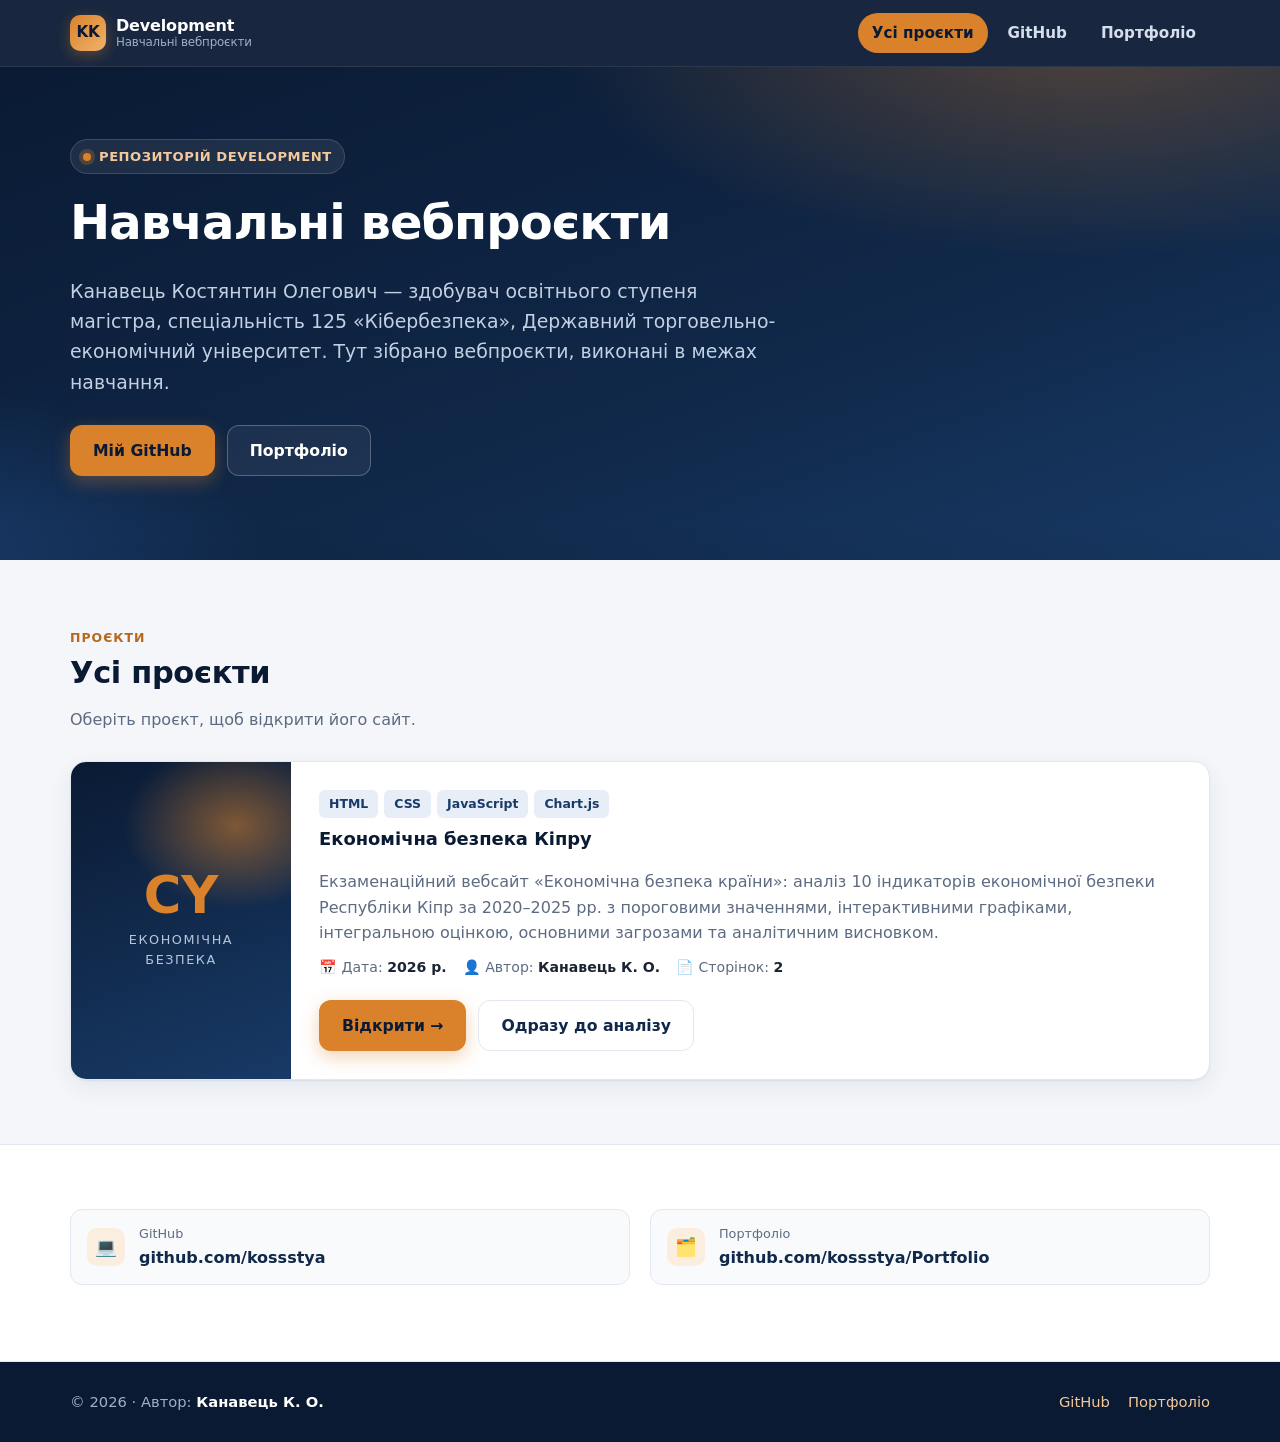
==== index.html @ 760b2cb4 "Add files via upload" ====
<!DOCTYPE html>
<html lang="uk">
<head>
  <meta charset="UTF-8">
  <meta name="viewport" content="width=device-width, initial-scale=1.0">
  <meta name="description" content="Development — навчальні вебпроєкти Канавця Костянтина Олеговича.">
  <meta name="referrer" content="strict-origin-when-cross-origin">
  <meta name="author" content="Канавець Костянтин Олегович">
  <title>Development — проєкти Костянтина Канавця</title>
  <link rel="stylesheet" href="cyprus-economic-security/css/style.css">
</head>
<body>

  <header class="site-header">
    <div class="container nav">
      <a class="brand" href="index.html" aria-label="Development — усі проєкти">
        <span class="brand-logo">KK</span>
        <span>Development<small>Навчальні вебпроєкти</small></span>
      </a>
      <button class="nav-toggle" type="button" aria-label="Відкрити меню" aria-expanded="false" aria-controls="nav-links"><span></span></button>
      <ul class="nav-links" id="nav-links">
        <li><a href="index.html" class="active" aria-current="page">Усі проєкти</a></li>
        <li><a href="https://github.com/kossstya" target="_blank" rel="noopener noreferrer">GitHub</a></li>
        <li><a href="https://github.com/kossstya/Portfolio" target="_blank" rel="noopener noreferrer">Портфоліо</a></li>
      </ul>
    </div>
  </header>

  <main>
    <section class="hero">
      <div class="container">
        <span class="eyebrow">Репозиторій Development</span>
        <h1>Навчальні вебпроєкти</h1>
        <p class="lead">Канавець Костянтин Олегович — здобувач освітнього ступеня магістра,
          спеціальність 125 «Кібербезпека», Державний торговельно-економічний університет.
          Тут зібрано вебпроєкти, виконані в межах навчання.</p>
        <div class="btn-row">
          <a class="btn btn-primary" href="https://github.com/kossstya" target="_blank" rel="noopener noreferrer">Мій GitHub</a>
          <a class="btn btn-ghost" href="https://github.com/kossstya/Portfolio" target="_blank" rel="noopener noreferrer">Портфоліо</a>
        </div>
      </div>
    </section>

    <section class="section">
      <div class="container">
        <div class="section-head reveal">
          <span class="section-kicker">Проєкти</span>
          <h2>Усі проєкти</h2>
          <p>Оберіть проєкт, щоб відкрити його сайт.</p>
        </div>

        <article class="card project-card reveal">
          <div class="project-cover">
            <div>
              <div class="big">CY</div>
              <div class="sub">Економічна безпека</div>
            </div>
          </div>
          <div class="project-body">
            <div class="tags">
              <span class="tag">HTML</span>
              <span class="tag">CSS</span>
              <span class="tag">JavaScript</span>
              <span class="tag">Chart.js</span>
            </div>
            <h3 class="mt-0">Економічна безпека Кіпру</h3>
            <p>Екзаменаційний вебсайт «Економічна безпека країни»: аналіз 10 індикаторів економічної
              безпеки Республіки Кіпр за 2020–2025 рр. з пороговими значеннями, інтерактивними
              графіками, інтегральною оцінкою, основними загрозами та аналітичним висновком.</p>
            <div class="project-meta">
              <span>📅 Дата: <b><time datetime="2026">2026 р.</time></b></span>
              <span>👤 Автор: <b>Канавець К. О.</b></span>
              <span>📄 Сторінок: <b>2</b></span>
            </div>
            <div class="btn-row" style="margin-top:12px">
              <a class="btn btn-primary" href="cyprus-economic-security/index.html">Відкрити →</a>
              <a class="btn btn-outline" href="cyprus-economic-security/analysis.html">Одразу до аналізу</a>
            </div>
          </div>
        </article>
      </div>
    </section>

    <section class="section section-alt">
      <div class="container grid grid-2">
        <a class="contact-link reveal" href="https://github.com/kossstya" target="_blank" rel="noopener noreferrer">
          <span class="icon-badge">💻</span>
          <span><small>GitHub</small><strong>github.com/kossstya</strong></span>
        </a>
        <a class="contact-link reveal" href="https://github.com/kossstya/Portfolio" target="_blank" rel="noopener noreferrer">
          <span class="icon-badge">🗂️</span>
          <span><small>Портфоліо</small><strong>github.com/kossstya/Portfolio</strong></span>
        </a>
      </div>
    </section>
  </main>

  <footer class="site-footer">
    <div class="container footer-inner">
      <div>© 2026 · Автор: <strong>Канавець К. О.</strong></div>
      <nav class="footer-links" aria-label="Посилання в підвалі">
        <a href="https://github.com/kossstya" target="_blank" rel="noopener noreferrer">GitHub</a>
        <a href="https://github.com/kossstya/Portfolio" target="_blank" rel="noopener noreferrer">Портфоліо</a>
      </nav>
    </div>
  </footer>

  <button class="to-top" type="button" aria-label="Повернутися вгору">↑</button>

  <script src="cyprus-economic-security/js/main.js"></script>
</body>
</html>
---- cyprus-economic-security/css/style.css ----
/* =========================================================
   Економічна безпека Кіпру — єдиний стиль сайту
   Автор: Канавець Костянтин Олегович, 2026
   ========================================================= */

:root {
  --navy-900: #0a1a33;
  --navy-800: #102849;
  --navy-700: #183a66;
  --accent: #d9822b;          /* мідний — символ Кіпру */
  --accent-dark: #b8681a;
  --accent-soft: #fbeedf;

  --bg: #f4f6fa;
  --surface: #ffffff;
  --surface-2: #f9fafc;
  --border: #e3e8f0;
  --text: #1b2433;
  --muted: #5d6b82;

  --safe: #16955a;
  --safe-bg: #e3f5ec;
  --danger: #d23f3f;
  --danger-bg: #fbe6e6;
  --warn: #c98a0c;
  --warn-bg: #fdf3dc;
  --na-bg: #eef1f5;

  --radius: 16px;
  --radius-sm: 10px;
  --shadow: 0 1px 2px rgba(16, 40, 73, .06), 0 8px 24px rgba(16, 40, 73, .07);
  --shadow-lg: 0 12px 40px rgba(16, 40, 73, .14);
  --max: 1180px;
  --font: "Inter", "Segoe UI", system-ui, -apple-system, Roboto, Arial, sans-serif;
}

*,
*::before,
*::after { box-sizing: border-box; }

html { scroll-behavior: smooth; }

body {
  margin: 0;
  font-family: var(--font);
  font-size: 16px;
  line-height: 1.6;
  color: var(--text);
  background: var(--bg);
  -webkit-font-smoothing: antialiased;
  display: flex;
  flex-direction: column;
  min-height: 100vh;
}

main { flex: 1; }

img { max-width: 100%; display: block; }

a { color: var(--navy-700); text-decoration: none; }
a:hover { color: var(--accent-dark); }

h1, h2, h3, h4 { line-height: 1.25; margin: 0 0 .5em; color: var(--navy-900); }
h1 { font-size: clamp(1.9rem, 4.5vw, 3rem); font-weight: 800; letter-spacing: -.02em; }
h2 { font-size: clamp(1.4rem, 3vw, 1.9rem); font-weight: 750; letter-spacing: -.01em; }
h3 { font-size: 1.12rem; font-weight: 700; }
p { margin: 0 0 1em; }

.container {
  width: 100%;
  max-width: var(--max);
  margin: 0 auto;
  padding: 0 20px;
}

/* ---------- Header / navigation ---------- */
.site-header {
  position: sticky;
  top: 0;
  z-index: 50;
  background: rgba(10, 26, 51, .94);
  backdrop-filter: saturate(160%) blur(10px);
  -webkit-backdrop-filter: saturate(160%) blur(10px);
  border-bottom: 1px solid rgba(255, 255, 255, .08);
}

.nav {
  display: flex;
  align-items: center;
  justify-content: space-between;
  gap: 16px;
  min-height: 66px;
}

.brand {
  display: flex;
  align-items: center;
  gap: 10px;
  color: #fff;
  font-weight: 750;
  letter-spacing: -.01em;
  white-space: nowrap;
}
.brand:hover { color: #fff; }
.brand-logo {
  width: 36px;
  height: 36px;
  border-radius: 10px;
  background: linear-gradient(135deg, var(--accent), #f0b26b);
  display: grid;
  place-items: center;
  color: var(--navy-900);
  font-weight: 900;
  font-size: .95rem;
  box-shadow: 0 4px 14px rgba(217, 130, 43, .35);
}
.brand small { display: block; font-weight: 500; font-size: .74rem; color: #9fb0c9; line-height: 1.1; }
.brand span { line-height: 1.15; }

.nav-links {
  display: flex;
  align-items: center;
  gap: 6px;
  list-style: none;
  margin: 0;
  padding: 0;
}
.nav-links a {
  display: block;
  padding: 8px 14px;
  border-radius: 999px;
  color: #d5deeb;
  font-weight: 550;
  font-size: .95rem;
  transition: background .2s, color .2s;
}
.nav-links a:hover { background: rgba(255, 255, 255, .08); color: #fff; }
.nav-links a.active { background: var(--accent); color: var(--navy-900); }
.nav-links a.nav-back {
  border: 1px solid rgba(255, 255, 255, .22);
  color: #fff;
}
.nav-links a.nav-back:hover { border-color: var(--accent); background: rgba(217, 130, 43, .15); }

.nav-toggle {
  display: none;
  width: 44px;
  height: 44px;
  border: 1px solid rgba(255, 255, 255, .2);
  background: transparent;
  border-radius: 10px;
  cursor: pointer;
  padding: 0;
  position: relative;
}
.nav-toggle span,
.nav-toggle span::before,
.nav-toggle span::after {
  position: absolute;
  left: 50%;
  width: 20px;
  height: 2px;
  background: #fff;
  border-radius: 2px;
  transform: translateX(-50%);
  transition: transform .25s, background .25s;
  content: "";
}
.nav-toggle span { top: 50%; margin-top: -1px; }
.nav-toggle span::before { top: -6px; }
.nav-toggle span::after { top: 6px; }
.nav-open .nav-toggle span { background: transparent; }
.nav-open .nav-toggle span::before { transform: translateX(-50%) translateY(6px) rotate(45deg); }
.nav-open .nav-toggle span::after { transform: translateX(-50%) translateY(-6px) rotate(-45deg); }

/* ---------- Hero ---------- */
.hero {
  position: relative;
  overflow: hidden;
  color: #e8eef7;
  background:
    radial-gradient(900px 400px at 85% -10%, rgba(217, 130, 43, .35), transparent 60%),
    radial-gradient(700px 380px at -10% 110%, rgba(54, 120, 210, .35), transparent 60%),
    linear-gradient(160deg, var(--navy-900), var(--navy-800) 60%, var(--navy-700));
  padding: 72px 0 84px;
}
.hero h1 { color: #fff; }
.hero p.lead { font-size: clamp(1rem, 2vw, 1.18rem); color: #c3d0e3; max-width: 720px; }
.hero::after {
  content: "";
  position: absolute;
  inset: auto 0 0 0;
  height: 40px;
  background: linear-gradient(to bottom, transparent, rgba(0, 0, 0, .06));
  pointer-events: none;
}
.eyebrow {
  display: inline-flex;
  align-items: center;
  gap: 8px;
  padding: 6px 12px;
  border-radius: 999px;
  background: rgba(255, 255, 255, .08);
  border: 1px solid rgba(255, 255, 255, .14);
  color: #f3c99c;
  font-size: .82rem;
  font-weight: 600;
  letter-spacing: .04em;
  text-transform: uppercase;
  margin-bottom: 18px;
}
.eyebrow::before {
  content: "";
  width: 8px;
  height: 8px;
  border-radius: 50%;
  background: var(--accent);
  box-shadow: 0 0 0 4px rgba(217, 130, 43, .25);
}

.hero-grid {
  display: grid;
  grid-template-columns: auto 1fr;
  gap: 40px;
  align-items: center;
}
.avatar {
  width: 180px;
  height: 180px;
  border-radius: 32px;
  background: linear-gradient(135deg, var(--accent), #f3be7f);
  display: grid;
  place-items: center;
  font-size: 4rem;
  font-weight: 900;
  color: var(--navy-900);
  box-shadow: var(--shadow-lg), 0 0 0 8px rgba(255, 255, 255, .06);
  letter-spacing: -.03em;
}
.hero-meta {
  display: flex;
  flex-wrap: wrap;
  gap: 10px;
  margin-top: 22px;
}
.hero-meta span {
  padding: 6px 12px;
  border-radius: 8px;
  background: rgba(255, 255, 255, .07);
  border: 1px solid rgba(255, 255, 255, .1);
  font-size: .9rem;
  color: #dbe4f1;
}

/* ---------- Buttons ---------- */
.btn {
  display: inline-flex;
  align-items: center;
  justify-content: center;
  gap: 8px;
  padding: 12px 22px;
  border-radius: 12px;
  font-weight: 650;
  font-size: .98rem;
  border: 1px solid transparent;
  cursor: pointer;
  transition: transform .15s, box-shadow .2s, background .2s, color .2s;
  font-family: inherit;
}
.btn:hover { transform: translateY(-1px); }
.btn-primary { background: var(--accent); color: var(--navy-900); box-shadow: 0 6px 18px rgba(217, 130, 43, .35); }
.btn-primary:hover { background: #e8913a; color: var(--navy-900); }
.btn-ghost { background: rgba(255, 255, 255, .06); color: #fff; border-color: rgba(255, 255, 255, .25); }
.btn-ghost:hover { color: #fff; border-color: var(--accent); }
.btn-outline { background: var(--surface); color: var(--navy-800); border-color: var(--border); }
.btn-outline:hover { border-color: var(--accent); color: var(--accent-dark); }
.btn-row { display: flex; flex-wrap: wrap; gap: 12px; margin-top: 28px; }

/* ---------- Sections ---------- */
.section { padding: 64px 0; }
.section-alt { background: var(--surface); border-top: 1px solid var(--border); border-bottom: 1px solid var(--border); }
.section-head { margin-bottom: 28px; max-width: 820px; }
.section-head p { color: var(--muted); }
.section-kicker {
  display: inline-block;
  font-size: .78rem;
  font-weight: 700;
  letter-spacing: .08em;
  text-transform: uppercase;
  color: var(--accent-dark);
  margin-bottom: 6px;
}

.card {
  background: var(--surface);
  border: 1px solid var(--border);
  border-radius: var(--radius);
  box-shadow: var(--shadow);
  padding: 26px;
}
.section-alt .card { background: var(--surface-2); }

.grid { display: grid; gap: 20px; }
.grid > *, .kpi-grid > *, .threat-grid > * { min-width: 0; }
.chart-box canvas { max-width: 100%; }
.grid-2 { grid-template-columns: repeat(2, minmax(0, 1fr)); }
.grid-3 { grid-template-columns: repeat(3, minmax(0, 1fr)); }

/* ---------- Author page ---------- */
.info-card h3 { display: flex; align-items: center; gap: 10px; }
.icon-badge {
  width: 38px;
  height: 38px;
  border-radius: 10px;
  background: var(--accent-soft);
  color: var(--accent-dark);
  display: inline-grid;
  place-items: center;
  font-size: 1.1rem;
  flex-shrink: 0;
}
.info-list { list-style: none; margin: 0; padding: 0; }
.info-list li {
  display: grid;
  grid-template-columns: 150px 1fr;
  gap: 12px;
  padding: 10px 0;
  border-bottom: 1px dashed var(--border);
}
.info-list li:last-child { border-bottom: 0; }
.info-list .k { color: var(--muted); font-size: .92rem; }
.info-list .v { font-weight: 600; }

.chips { display: flex; flex-wrap: wrap; gap: 10px; }
.chip {
  padding: 8px 14px;
  border-radius: 999px;
  background: var(--surface-2);
  border: 1px solid var(--border);
  font-weight: 550;
  font-size: .93rem;
}
.chip-accent { background: var(--accent-soft); border-color: #f2d3b0; color: #7a4510; }

.contact-link {
  display: flex;
  align-items: center;
  gap: 14px;
  padding: 14px 16px;
  border-radius: 12px;
  border: 1px solid var(--border);
  background: var(--surface-2);
  margin-bottom: 12px;
  transition: border-color .2s, transform .15s;
  word-break: break-all;
}
.contact-link:hover { border-color: var(--accent); transform: translateX(2px); }
.contact-link small { display: block; color: var(--muted); font-size: .8rem; word-break: normal; }
.contact-link strong { color: var(--navy-800); font-weight: 650; }

.cta-band {
  background: linear-gradient(135deg, var(--navy-800), var(--navy-700));
  color: #dfe7f3;
  border-radius: 20px;
  padding: 36px;
  display: grid;
  grid-template-columns: 1fr auto;
  gap: 24px;
  align-items: center;
  box-shadow: var(--shadow-lg);
}
.cta-band h2 { color: #fff; }
.cta-band p { margin: 0; color: #c3d0e3; }

/* ---------- KPI cards ---------- */
.kpi-grid {
  display: grid;
  grid-template-columns: repeat(auto-fill, minmax(210px, 1fr));
  gap: 16px;
}
.kpi {
  position: relative;
  background: var(--surface);
  border: 1px solid var(--border);
  border-radius: 14px;
  padding: 18px 18px 16px;
  box-shadow: var(--shadow);
  overflow: hidden;
}
.kpi::before {
  content: "";
  position: absolute;
  left: 0; top: 0; bottom: 0;
  width: 4px;
  background: var(--muted);
}
.kpi.safe::before { background: var(--safe); }
.kpi.danger::before { background: var(--danger); }
.kpi-title { font-size: .86rem; color: var(--muted); font-weight: 550; min-height: 2.6em; line-height: 1.3; }
.kpi-value { font-size: 1.85rem; font-weight: 800; color: var(--navy-900); letter-spacing: -.02em; margin: 6px 0 4px; }
.kpi-value small { font-size: .95rem; font-weight: 600; color: var(--muted); margin-left: 2px; }
.kpi-foot { display: flex; justify-content: space-between; align-items: center; gap: 8px; font-size: .82rem; color: var(--muted); flex-wrap: wrap; }

.badge {
  display: inline-flex;
  align-items: center;
  gap: 6px;
  padding: 3px 10px;
  border-radius: 999px;
  font-size: .78rem;
  font-weight: 700;
  white-space: nowrap;
}
.badge::before { content: ""; width: 7px; height: 7px; border-radius: 50%; background: currentColor; }
.badge-safe { background: var(--safe-bg); color: var(--safe); }
.badge-danger { background: var(--danger-bg); color: var(--danger); }
.badge-warn { background: var(--warn-bg); color: var(--warn); }
.badge-high { background: var(--danger-bg); color: var(--danger); }
.badge-mid { background: var(--warn-bg); color: #a26c00; }
.badge-low { background: #e6eefb; color: #2d5ea8; }

.summary-strip {
  display: grid;
  grid-template-columns: repeat(3, minmax(0, 1fr));
  gap: 16px;
  margin-bottom: 24px;
}
.summary-item {
  border-radius: 14px;
  padding: 16px 18px;
  background: var(--surface);
  border: 1px solid var(--border);
  box-shadow: var(--shadow);
}
.summary-item .num { font-size: 1.8rem; font-weight: 800; letter-spacing: -.02em; }
.summary-item .lbl { color: var(--muted); font-size: .9rem; }
.summary-item.safe .num { color: var(--safe); }
.summary-item.danger .num { color: var(--danger); }
.summary-item.neutral .num { color: var(--navy-700); }

/* ---------- Table ---------- */
.table-wrap {
  overflow-x: auto;
  -webkit-overflow-scrolling: touch;
  border-radius: var(--radius);
  border: 1px solid var(--border);
  background: var(--surface);
  box-shadow: var(--shadow);
}
.data-table {
  width: 100%;
  border-collapse: separate;
  border-spacing: 0;
  min-width: 860px;
  font-size: .94rem;
}
.data-table th,
.data-table td {
  padding: 12px 14px;
  text-align: center;
  border-bottom: 1px solid var(--border);
  white-space: nowrap;
}
.data-table thead th {
  background: var(--navy-800);
  color: #fff;
  font-weight: 650;
  font-size: .88rem;
  position: sticky;
  top: 0;
}
.data-table th.ind,
.data-table td.ind {
  text-align: left;
  white-space: normal;
  min-width: 250px;
  position: sticky;
  left: 0;
  background: var(--surface);
  z-index: 1;
  font-weight: 600;
  box-shadow: 1px 0 0 var(--border);
}
.data-table thead th.ind { background: var(--navy-800); z-index: 2; }
.data-table tbody tr:last-child td { border-bottom: 0; }
.data-table td.cell-safe { background: var(--safe-bg); color: #0d6b3f; font-weight: 650; }
.data-table td.cell-danger { background: var(--danger-bg); color: #a32424; font-weight: 650; }
.data-table td.cell-na { background: var(--na-bg); color: var(--muted); font-style: italic; }
.data-table td.thr { font-weight: 700; color: var(--navy-700); background: var(--accent-soft); }
.data-table thead th.thr { background: var(--accent-dark); }
.data-table tbody tr:hover td:not(.ind) { filter: brightness(.97); }
.data-table tfoot td { background: var(--surface-2); font-weight: 700; border-top: 2px solid var(--border); }
.data-table tfoot td.ind { background: var(--surface-2); }

.legend { display: flex; flex-wrap: wrap; gap: 18px; margin-top: 14px; color: var(--muted); font-size: .88rem; }
.legend i { display: inline-block; width: 14px; height: 14px; border-radius: 4px; vertical-align: -2px; margin-right: 6px; }
.legend .l-safe { background: var(--safe-bg); border: 1px solid var(--safe); }
.legend .l-danger { background: var(--danger-bg); border: 1px solid var(--danger); }
.legend .l-na { background: var(--na-bg); border: 1px solid #b8c1cf; }
.legend .l-thr { background: var(--accent-soft); border: 1px solid var(--accent); }

/* ---------- Charts ---------- */
.chart-card { padding: 22px; }
.chart-head { display: flex; justify-content: space-between; align-items: flex-start; gap: 16px; flex-wrap: wrap; margin-bottom: 14px; }
.chart-head p { color: var(--muted); margin: 0; font-size: .92rem; }
.chart-box { position: relative; height: 380px; width: 100%; }
.chart-box.sm { height: 330px; }
.chart-fallback { display: grid; place-items: center; height: 100%; color: var(--muted); text-align: center; padding: 20px; }

.chart-switch { display: flex; flex-wrap: wrap; gap: 8px; margin-bottom: 16px; }
.chart-switch button {
  font-family: inherit;
  font-size: .86rem;
  font-weight: 600;
  padding: 8px 13px;
  border-radius: 999px;
  border: 1px solid var(--border);
  background: var(--surface-2);
  color: var(--navy-800);
  cursor: pointer;
  transition: all .2s;
}
.chart-switch button:hover { border-color: var(--accent); }
.chart-switch button.active { background: var(--navy-800); border-color: var(--navy-800); color: #fff; }
.chart-select { display: none; width: 100%; padding: 11px 12px; border-radius: 10px; border: 1px solid var(--border); font: inherit; margin-bottom: 14px; background: var(--surface); color: var(--text); }

.chart-note {
  margin-top: 14px;
  padding: 12px 14px;
  border-radius: 10px;
  background: var(--surface-2);
  border: 1px solid var(--border);
  font-size: .9rem;
  color: var(--muted);
}
.chart-note strong { color: var(--text); }

/* ---------- Trends ---------- */
.trend-col h3 { display: flex; align-items: center; gap: 10px; }
.trend-col.safe h3 { color: var(--safe); }
.trend-col.danger h3 { color: var(--danger); }
.trend-list { list-style: none; padding: 0; margin: 0; display: grid; gap: 12px; }
.trend-item {
  border: 1px solid var(--border);
  border-radius: 12px;
  padding: 14px 16px;
  background: var(--surface);
}
.trend-col.safe .trend-item { border-left: 4px solid var(--safe); }
.trend-col.danger .trend-item { border-left: 4px solid var(--danger); }
.trend-item .t-head { display: flex; justify-content: space-between; gap: 10px; align-items: baseline; flex-wrap: wrap; }
.trend-item .t-name { font-weight: 700; }
.trend-item .t-delta { font-weight: 800; font-size: .95rem; white-space: nowrap; }
.trend-item .t-body { color: var(--muted); font-size: .9rem; margin-top: 4px; }

/* ---------- Threats ---------- */
.threat-grid { display: grid; grid-template-columns: repeat(3, minmax(0, 1fr)); gap: 20px; }
.threat {
  display: flex;
  flex-direction: column;
  gap: 10px;
  position: relative;
  transition: transform .2s, box-shadow .2s;
}
.threat:hover { transform: translateY(-3px); box-shadow: var(--shadow-lg); }
.threat-top { display: flex; justify-content: space-between; align-items: center; gap: 10px; }
.threat-num {
  width: 40px; height: 40px; border-radius: 12px;
  background: var(--navy-800); color: #fff;
  display: grid; place-items: center; font-weight: 800;
}
.threat p { color: var(--muted); font-size: .93rem; margin: 0; }
.threat .meter { height: 6px; border-radius: 999px; background: var(--border); overflow: hidden; margin-top: auto; }
.threat .meter span { display: block; height: 100%; border-radius: inherit; }
.threat .ind-tag { font-size: .8rem; color: var(--navy-700); font-weight: 600; }

/* ---------- Conclusion & sources ---------- */
.conclusion { border-left: 5px solid var(--accent); }
.conclusion p:last-child { margin-bottom: 0; }
.conclusion ul { padding-left: 1.2em; margin: 0 0 1em; }
.conclusion li { margin-bottom: .4em; }
.sources { counter-reset: src; list-style: none; padding: 0; margin: 0; display: grid; gap: 10px; }
.sources li {
  counter-increment: src;
  display: grid;
  grid-template-columns: 34px 1fr;
  gap: 10px;
  align-items: start;
  padding: 12px 14px;
  border-radius: 12px;
  border: 1px solid var(--border);
  background: var(--surface);
  font-size: .94rem;
}
.sources li::before {
  content: counter(src);
  width: 28px; height: 28px; border-radius: 8px;
  display: grid; place-items: center;
  background: var(--accent-soft); color: var(--accent-dark); font-weight: 800; font-size: .85rem;
}
.sources a { word-break: break-word; }

/* ---------- Page TOC (analysis) ---------- */
.toc { display: flex; flex-wrap: wrap; gap: 8px; margin-top: 26px; }
.toc a {
  padding: 7px 13px;
  border-radius: 999px;
  font-size: .86rem;
  color: #dbe4f1;
  background: rgba(255, 255, 255, .07);
  border: 1px solid rgba(255, 255, 255, .12);
}
.toc a:hover { color: #fff; border-color: var(--accent); }

/* ---------- Repository hub page ---------- */
.project-card {
  display: grid;
  grid-template-columns: 220px 1fr;
  gap: 0;
  padding: 0;
  overflow: hidden;
}
.project-cover {
  background:
    radial-gradient(160px 120px at 75% 20%, rgba(217, 130, 43, .55), transparent 70%),
    linear-gradient(160deg, var(--navy-900), var(--navy-700));
  display: grid;
  place-items: center;
  color: #fff;
  min-height: 220px;
  padding: 20px;
  text-align: center;
}
.project-cover .big { font-size: 3.2rem; font-weight: 900; color: var(--accent); line-height: 1; }
.project-cover .sub { font-size: .8rem; letter-spacing: .12em; text-transform: uppercase; color: #b7c5da; margin-top: 8px; }
.project-body { padding: 28px; display: flex; flex-direction: column; gap: 10px; }
.project-body p { color: var(--muted); margin: 0; }
.project-meta { display: flex; flex-wrap: wrap; gap: 8px 16px; font-size: .88rem; color: var(--muted); }
.project-meta b { color: var(--text); font-weight: 650; }
.tags { display: flex; flex-wrap: wrap; gap: 6px; }
.tag { font-size: .78rem; font-weight: 650; padding: 4px 10px; border-radius: 6px; background: #e8eef8; color: var(--navy-700); }

/* ---------- Footer ---------- */
.site-footer {
  background: var(--navy-900);
  color: #9fb0c9;
  padding: 28px 0;
  font-size: .92rem;
  margin-top: 0;
}
.footer-inner { display: flex; justify-content: space-between; align-items: center; gap: 16px; flex-wrap: wrap; }
.site-footer strong { color: #fff; font-weight: 650; }
.site-footer a { color: #f3c99c; }
.site-footer a:hover { color: #fff; }
.footer-links { display: flex; gap: 18px; flex-wrap: wrap; }

/* ---------- Utilities ---------- */
.mt-0 { margin-top: 0; }
.mt-24 { margin-top: 24px; }
.text-muted { color: var(--muted); }
.safe-text { color: var(--safe); }
.danger-text { color: var(--danger); }
.js .reveal { opacity: 0; transform: translateY(14px); transition: opacity .6s ease, transform .6s ease; }
.js .reveal.visible { opacity: 1; transform: none; }
.to-top {
  position: fixed;
  right: 18px;
  bottom: 18px;
  width: 46px;
  height: 46px;
  border-radius: 14px;
  border: 0;
  background: var(--accent);
  color: var(--navy-900);
  font-size: 1.3rem;
  font-weight: 800;
  cursor: pointer;
  box-shadow: var(--shadow-lg);
  opacity: 0;
  pointer-events: none;
  transition: opacity .25s, transform .25s;
  transform: translateY(10px);
  z-index: 40;
}
.to-top.show { opacity: 1; pointer-events: auto; transform: none; }

@media (prefers-reduced-motion: reduce) {
  html { scroll-behavior: auto; }
  .reveal { opacity: 1; transform: none; transition: none; }
}

/* ---------- Responsive: tablet ---------- */
@media (max-width: 1024px) {
  .threat-grid { grid-template-columns: repeat(2, minmax(0, 1fr)); }
  .grid-3 { grid-template-columns: repeat(2, minmax(0, 1fr)); }
}

@media (max-width: 860px) {
  .nav-toggle { display: inline-block; }
  .nav-links {
    position: absolute;
    top: 66px;
    left: 0;
    right: 0;
    flex-direction: column;
    align-items: stretch;
    gap: 4px;
    padding: 12px 20px 18px;
    background: var(--navy-900);
    border-bottom: 1px solid rgba(255, 255, 255, .1);
    box-shadow: 0 16px 30px rgba(0, 0, 0, .25);
    display: none;
  }
  .nav-open .nav-links { display: flex; }
  .nav-links a { padding: 12px 16px; border-radius: 10px; }

  .hero { padding: 52px 0 60px; }
  .hero-grid { grid-template-columns: 1fr; gap: 26px; }
  .avatar { width: 128px; height: 128px; font-size: 2.9rem; border-radius: 26px; }
  .grid-2 { grid-template-columns: 1fr; }
  .cta-band { grid-template-columns: 1fr; padding: 28px; }
  .chart-box { height: 340px; }
  .project-card { grid-template-columns: 1fr; }
  .project-cover { min-height: 150px; }
}

/* ---------- Responsive: phone ---------- */
@media (max-width: 600px) {
  .container { padding: 0 16px; }
  .section { padding: 44px 0; }
  .card { padding: 20px; }
  .grid-3, .threat-grid { grid-template-columns: 1fr; }
  .summary-strip { grid-template-columns: 1fr; }
  .kpi-grid { grid-template-columns: repeat(2, minmax(0, 1fr)); gap: 12px; }
  .kpi { padding: 14px 12px 12px 16px; }
  .kpi-value { font-size: 1.45rem; }
  .info-list li { grid-template-columns: 1fr; gap: 2px; }
  .chart-switch { display: none; }
  .chart-select { display: block; }
  .chart-box, .chart-box.sm { height: 300px; }
  .chart-card { padding: 16px; }
  .brand small { display: none; }
  .btn { width: 100%; }
  .data-table { font-size: .86rem; min-width: 640px; }
  .data-table th, .data-table td { padding: 10px 8px; }
  .data-table th.ind, .data-table td.ind { min-width: 140px; max-width: 160px; font-size: .82rem; }
  .footer-inner { flex-direction: column; align-items: flex-start; }
}

@media (max-width: 380px) {
  .kpi-grid { grid-template-columns: 1fr; }
}

@media print {
  .site-header, .to-top, .chart-switch, .chart-select { display: none !important; }
  .hero { background: none; color: var(--text); padding: 20px 0; }
  .hero h1, .hero p.lead { color: var(--text); }
  .reveal { opacity: 1; transform: none; }
}
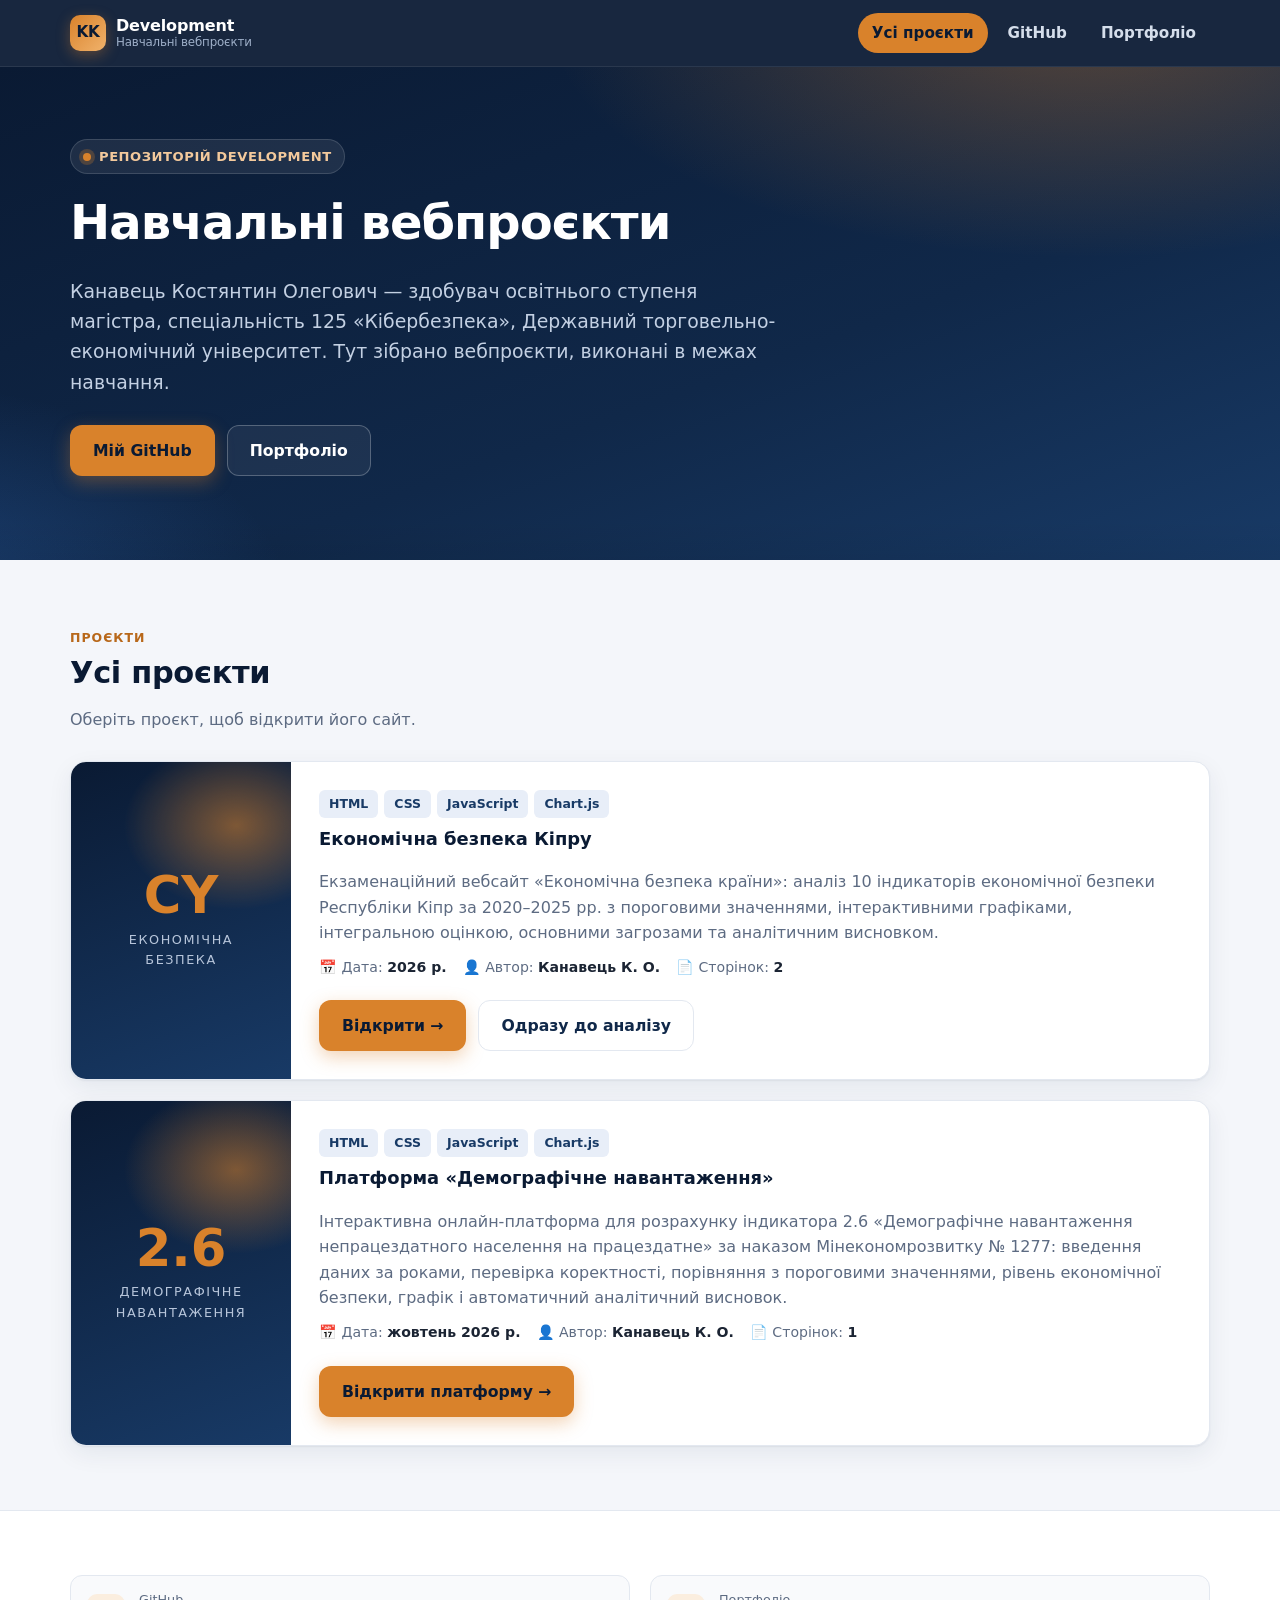
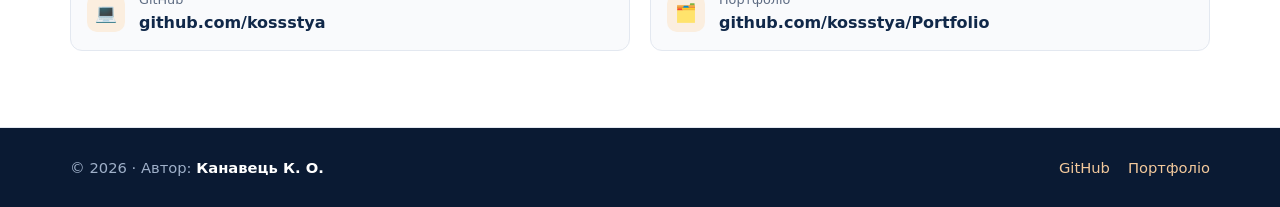
==== commit 16bfb2da: "Add files via upload" ====
--- a/index.html
+++ b/index.html
@@ -78,6 +78,36 @@
             </div>
           </div>
         </article>
+
+        <article class="card project-card reveal" style="margin-top:20px">
+          <div class="project-cover">
+            <div>
+              <div class="big">2.6</div>
+              <div class="sub">Демографічне навантаження</div>
+            </div>
+          </div>
+          <div class="project-body">
+            <div class="tags">
+              <span class="tag">HTML</span>
+              <span class="tag">CSS</span>
+              <span class="tag">JavaScript</span>
+              <span class="tag">Chart.js</span>
+            </div>
+            <h3 class="mt-0">Платформа «Демографічне навантаження»</h3>
+            <p>Інтерактивна онлайн-платформа для розрахунку індикатора 2.6 «Демографічне навантаження
+              непрацездатного населення на працездатне» за наказом Мінекономрозвитку № 1277: введення
+              даних за роками, перевірка коректності, порівняння з пороговими значеннями, рівень
+              економічної безпеки, графік і автоматичний аналітичний висновок.</p>
+            <div class="project-meta">
+              <span>📅 Дата: <b><time datetime="2026-10">жовтень 2026 р.</time></b></span>
+              <span>👤 Автор: <b>Канавець К. О.</b></span>
+              <span>📄 Сторінок: <b>1</b></span>
+            </div>
+            <div class="btn-row" style="margin-top:12px">
+              <a class="btn btn-primary" href="demographic-load/index.html">Відкрити платформу →</a>
+            </div>
+          </div>
+        </article>
       </div>
     </section>
 
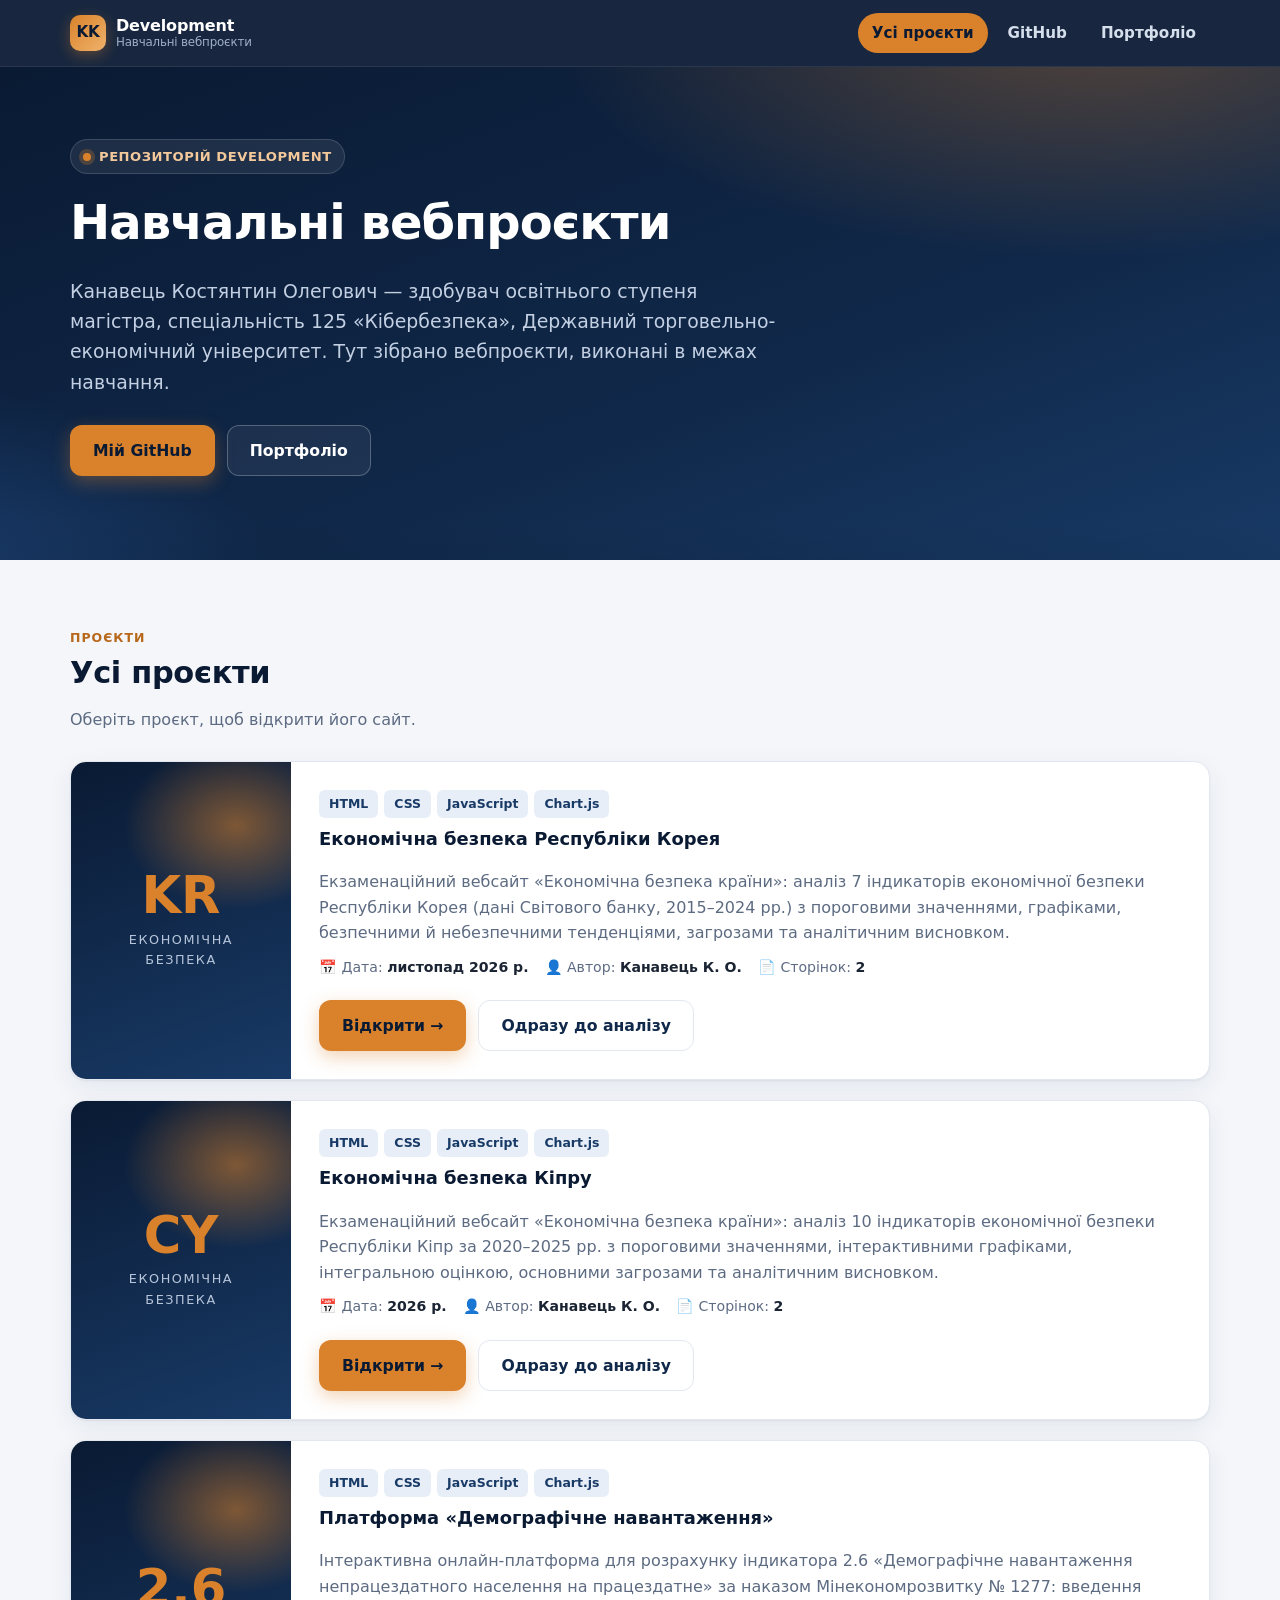
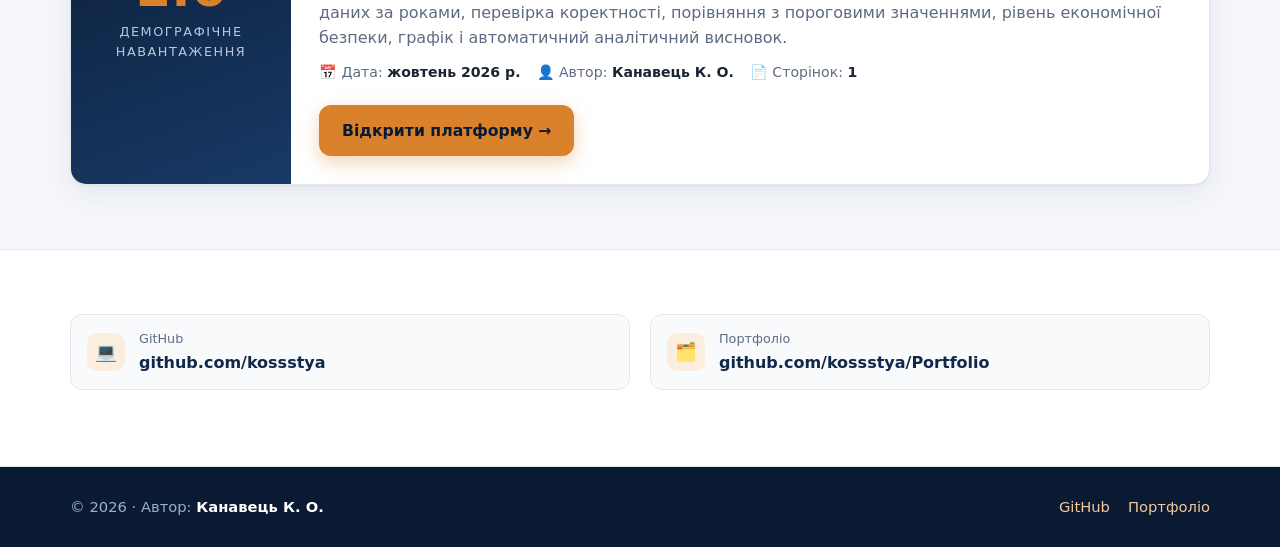
==== commit 85039c5e: "Add files via upload" ====
--- a/index.html
+++ b/index.html
@@ -50,6 +50,36 @@
         </div>
 
         <article class="card project-card reveal">
+          <div class="project-cover">
+            <div>
+              <div class="big">KR</div>
+              <div class="sub">Економічна безпека</div>
+            </div>
+          </div>
+          <div class="project-body">
+            <div class="tags">
+              <span class="tag">HTML</span>
+              <span class="tag">CSS</span>
+              <span class="tag">JavaScript</span>
+              <span class="tag">Chart.js</span>
+            </div>
+            <h3 class="mt-0">Економічна безпека Республіки Корея</h3>
+            <p>Екзаменаційний вебсайт «Економічна безпека країни»: аналіз 7 індикаторів економічної
+              безпеки Республіки Корея (дані Світового банку, 2015–2024 рр.) з пороговими значеннями,
+              графіками, безпечними й небезпечними тенденціями, загрозами та аналітичним висновком.</p>
+            <div class="project-meta">
+              <span>📅 Дата: <b><time datetime="2026-11">листопад 2026 р.</time></b></span>
+              <span>👤 Автор: <b>Канавець К. О.</b></span>
+              <span>📄 Сторінок: <b>2</b></span>
+            </div>
+            <div class="btn-row" style="margin-top:12px">
+              <a class="btn btn-primary" href="korea-economic-security/index.html">Відкрити →</a>
+              <a class="btn btn-outline" href="korea-economic-security/analysis.html">Одразу до аналізу</a>
+            </div>
+          </div>
+        </article>
+
+        <article class="card project-card reveal" style="margin-top:20px">
           <div class="project-cover">
             <div>
               <div class="big">CY</div>
